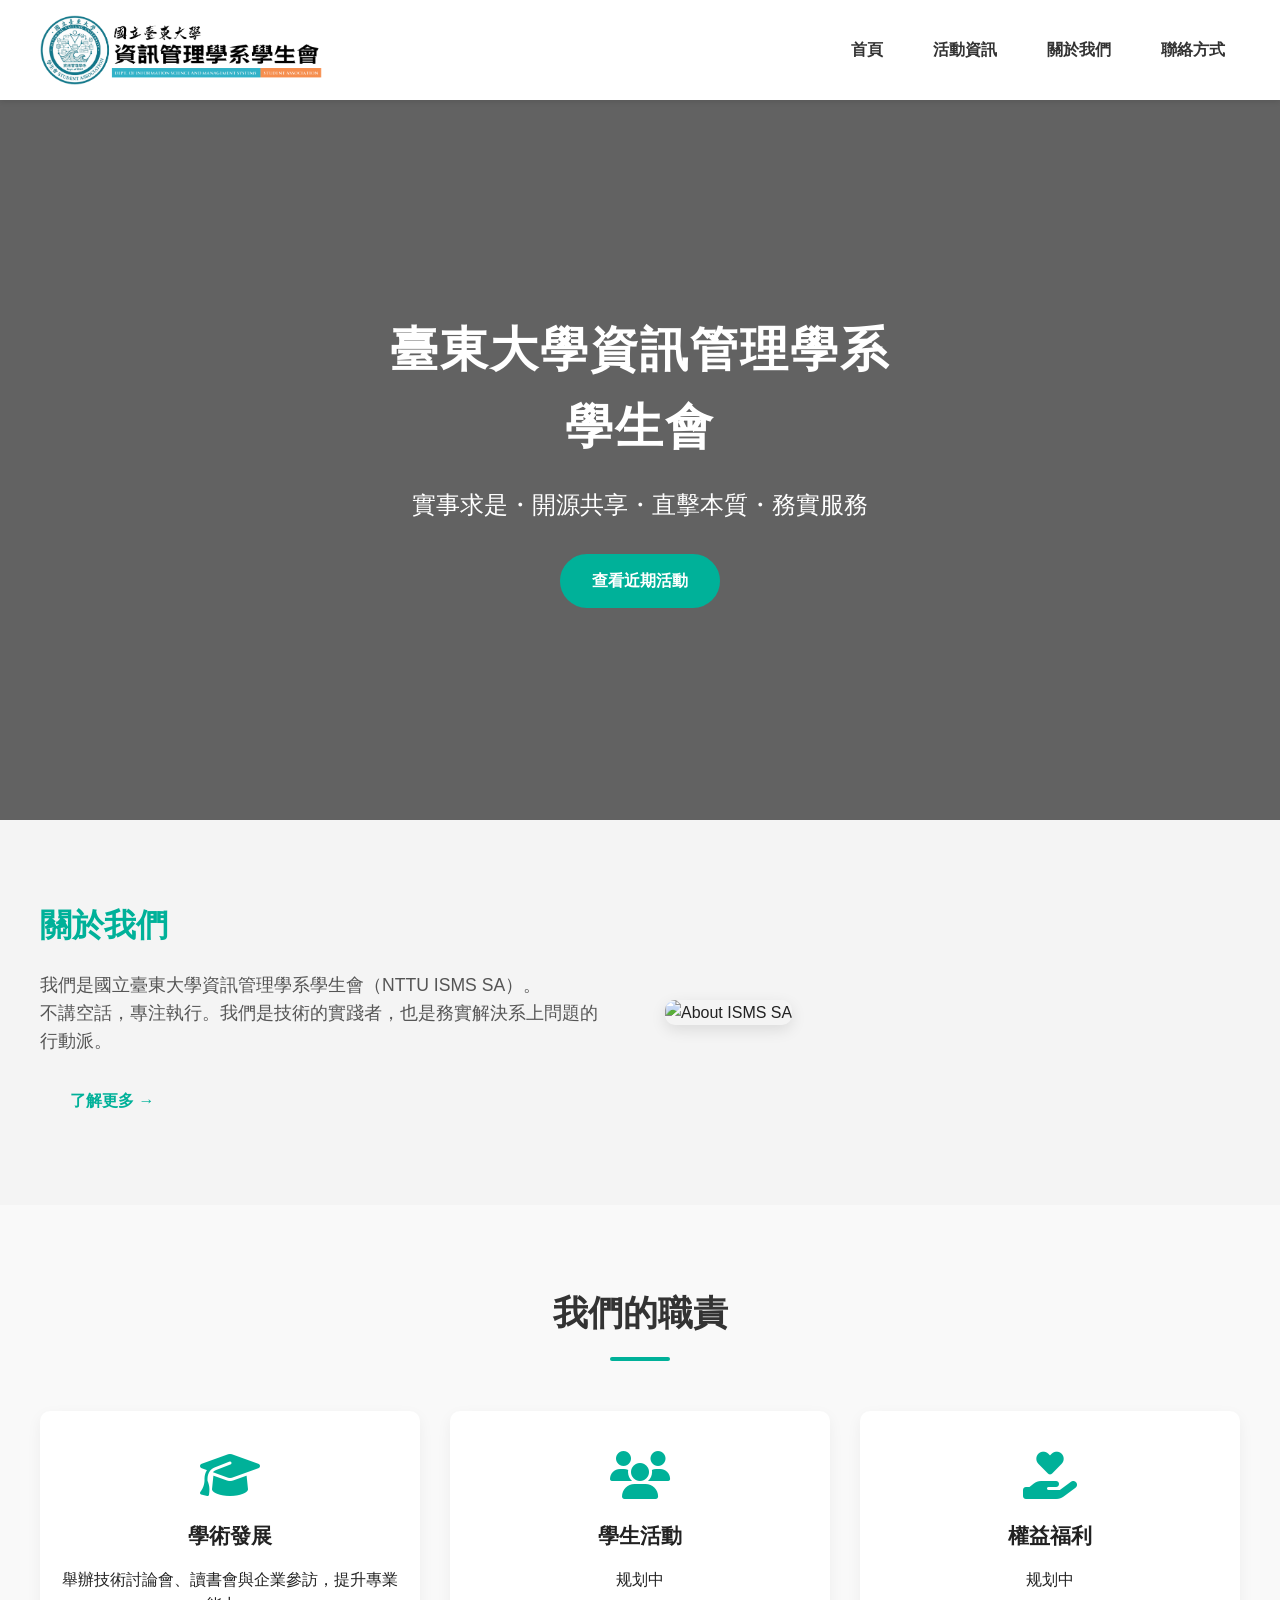
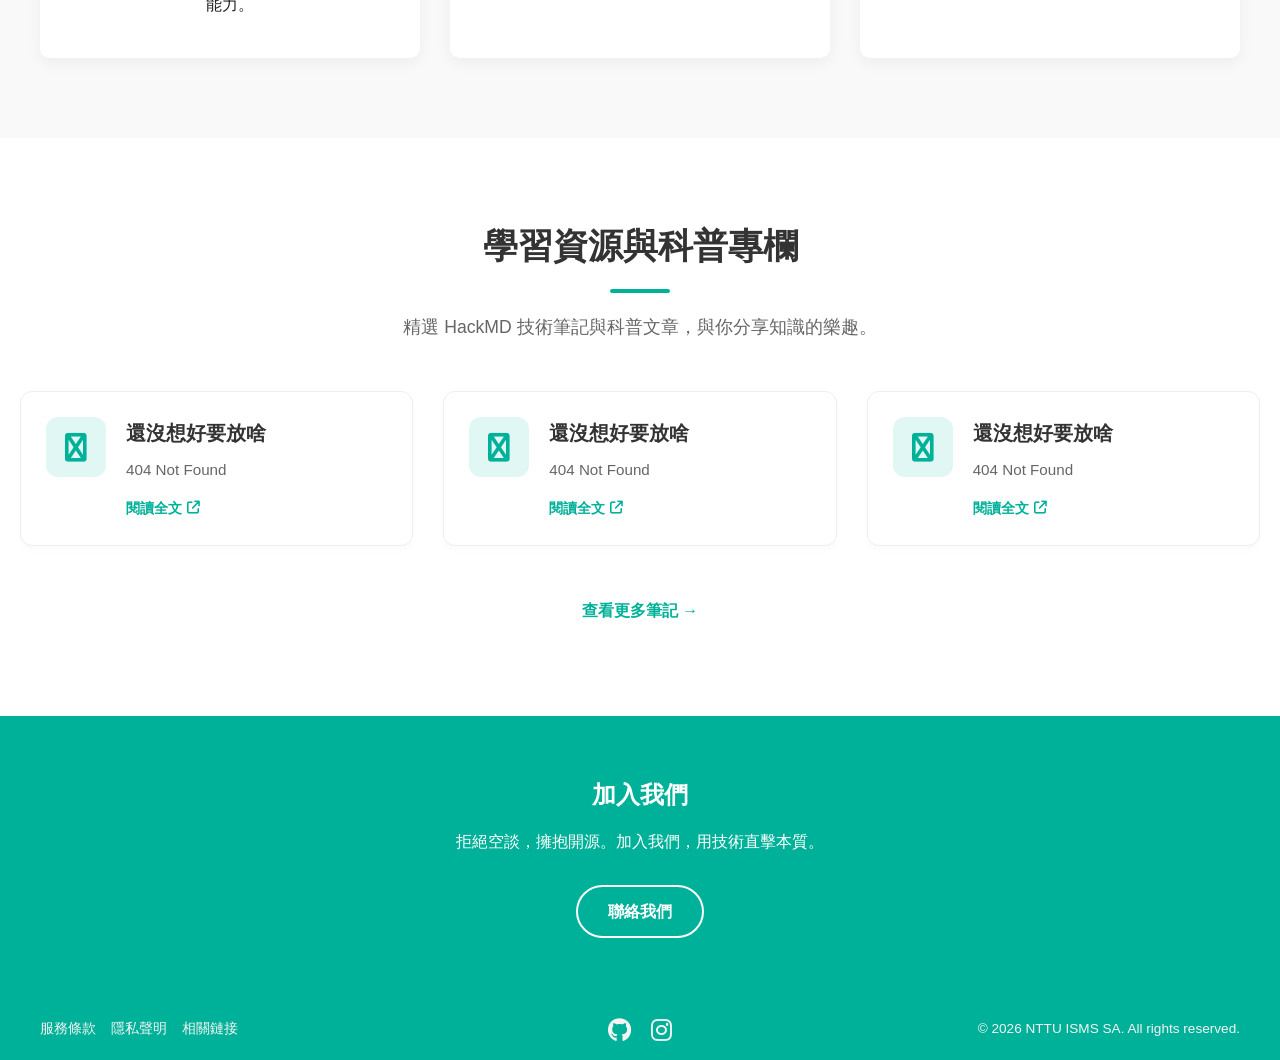
==== index.html @ c520a32f "init init web" ====
<!DOCTYPE html>
<html>
    <head>
        <meta charset="utf-8">
        <meta name="viewport" content="width=device-width, initial-scale=1.0">
        <meta name="description" content="臺東大學資訊管理學系學生會官方網站 - NTTU Department of Information Science and Management Systems Students Association">
        <meta name="keywords" content="NTTU, Information Science and Management Systems Students Association, 臺東大學, 資管系, 學生會">
        <title>臺東大學資訊管理學系學生會</title>
        <link rel="stylesheet" href="https://cdnjs.cloudflare.com/ajax/libs/font-awesome/6.5.1/css/all.min.css">
        <link rel="stylesheet" href="style.css">
        <link rel="stylesheet" href="styleIndex.css">
        <link rel="icon" type="image/png" href="LOGO/NTTU_ISMS_SA_LOGO_1.png">
    </head>
    
    <body>
        <header>
            <div class="container">
                <a href="index.html" class="logo">
                    <img src="LOGO\NTTU_ISMS_SA_LOGO_2.png" alt="NTTU_ISMS_SA_LOGO_2">
                </a>

                <nav>
                    <ul>
                        <li><a href="index.html">首頁</a></li>
                        <li><a href="Events.html">活動資訊</a></li>
                        <li><a href="AboutUs.html">關於我們</a></li>
                        <li><a href="Contact.html">聯絡方式</a></li>
                    </ul>
                </nav>                
            </div>
        </header>

        <main>
            <section class="hero">
                <div class="hero-content">
                    <h1>臺東大學資訊管理學系<br>學生會</h1>
                    <p>實事求是・開源共享・直擊本質・務實服務</p>
                    <a href="Events.html" class="btn btn-primary">查看近期活動</a>
                </div>
            </section>

            <section class="intro container">
                <div class="intro-text">
                    <h2>關於我們</h2>
                    <p>我們是國立臺東大學資訊管理學系學生會（NTTU ISMS SA）。<br>不講空話，專注執行。我們是技術的實踐者，也是務實解決系上問題的行動派。</p>
                    <a href="AboutUs.html" class="btn btn-secondary">了解更多 &rarr;</a>
                </div>
                <div class="intro-image">
                    <img src="https://placehold.co/600x400?text=Activity+Photo" alt="About ISMS SA">
                </div>
            </section>

            <section class="features">
                <div class="container">
                    <h2 class="section-title">我們的職責</h2>
                    <div class="feature-grid">
                        <div class="feature-card">
                            <i class="fa-solid fa-graduation-cap"></i>
                            <h3>學術發展</h3>
                            <p>舉辦技術討論會、讀書會與企業參訪，提升專業能力。</p>
                        </div>

                        <div class="feature-card">
                            <i class="fa-solid fa-users"></i>
                            <h3>學生活動</h3>
                            <p>规划中</p>
                        </div>
                        
                        <div class="feature-card">
                            <i class="fa-solid fa-hand-holding-heart"></i>
                            <h3>權益福利</h3>
                            <p>规划中</p>
                        </div>
                    </div>
                </div>
            </section>

            <section class="resources">
                <div class="container">
                    <h2 class="section-title">學習資源與科普專欄</h2>
                    <p class="section-subtitle">精選 HackMD 技術筆記與科普文章，與你分享知識的樂趣。</p>
                    
                    <div class="resource-grid">
                        <a href="404.html" target="_blank" class="resource-card">
                            <div class="resource-icon">
                                <i class="fa-solid fa-notdef"></i>
                            </div>
                            <div class="resource-content">
                                <h3>還沒想好要放啥</h3>
                                <p>404 Not Found</p>
                                <span class="read-more">閱讀全文 <i class="fa-solid fa-arrow-up-right-from-square"></i></span>
                            </div>
                        </a>

                        <a href="404.html" target="_blank" class="resource-card">
                            <div class="resource-icon">
                                <i class="fa-solid fa-notdef"></i>
                            </div>
                            <div class="resource-content">
                                <h3>還沒想好要放啥</h3>
                                <p>404 Not Found</p>
                                <span class="read-more">閱讀全文 <i class="fa-solid fa-arrow-up-right-from-square"></i></span>
                            </div>
                        </a>

                        <a href="404.html" target="_blank" class="resource-card">
                            <div class="resource-icon">
                                <i class="fa-solid fa-notdef"></i>
                            </div>
                            <div class="resource-content">
                                <h3>還沒想好要放啥</h3>
                                <p>404 Not Found</p>
                                <span class="read-more">閱讀全文 <i class="fa-solid fa-arrow-up-right-from-square"></i></span>
                            </div>
                        </a>   
                    </div>

                    <div class="align-center" style="text-align: center; margin-top: 40px;">
                        <a href="https://hackmd.io/" target="_blank" class="btn btn-secondary">查看更多筆記 &rarr;</a>
                    </div>
                </div>
            </section>

            <section class="cta">
                <div class="container">
                    <h2>加入我們</h2>
                    <p>拒絕空談，擁抱開源。加入我們，用技術直擊本質。</p>
                    <a href="Contact.html" class="btn btn-outline">聯絡我們</a>
                </div>
            </section>
        </main>

        <footer>
            <div class="footer-container">
                <div class="footer-left">
                    <a href="ToS.html">服務條款</a>
                    <a href="Privacy.html">隱私聲明</a>
                    <a href="Links.html">相關鏈接</a>
                </div>

                <div class="footer-center">
                    <a href="https://github.com/NTTU-ISMS-SA" target="_blank" title="GitHub">
                        <i class="fa-brands fa-github fa-lg"></i>
                    </a>     

                    <a href="https://www.instagram.com/nttu.isms.sa/" target="_blank" title="Instagram">
                        <i class="fa-brands fa-instagram fa-lg"></i>
                    </a>
                </div>

                <div class="footer-right">
                    <p>&copy; 2026 NTTU ISMS SA. All rights reserved.</p>
                </div>

            </div>
        </footer>
    </body>
</html>
---- style.css ----
/* =========================================
   1. Global Reset & Body
   ========================================= */
* {
    margin: 0;
    padding: 0;
    box-sizing: border-box; 
}

body {
    font-family: "Microsoft JhengHei", Arial, sans-serif;
    background-color: #f4f4f4; 
    color: #222; 
    line-height: 1.6; 
    
    /* Sticky Footer Setup */
    min-height: 100vh;     
    display: flex;         
    flex-direction: column; 
}

/* =========================================
   2. Header & Navigation
   ========================================= */
header {
    background-color: white;
    padding: 0 40px; 
    box-shadow: 0 2px 5px rgba(0,0,0,0.1); 
    
    position: sticky; 
    top: 0;
    z-index: 1000;
}

header .container {
    max-width: 100%;   
    height: 100px;
    margin: 0 auto;
    
    display: flex;    
    justify-content: space-between; 
    align-items: center; 
}

.logo {
    display: flex;
    align-items: center;
    text-decoration: none; 
}

.logo img {
    height: 70px; 
}

nav ul {
    display: flex; 
    list-style: none; 
    gap: 20px; 
}

nav a {
    text-decoration: none; 
    color: #333; 
    font-weight: bold;
    padding: 10px 15px; 
    border-radius: 5px;
    transition: background-color 0.3s, color 0.3s;
}

nav a:hover {
    background-color: #f0f0f0;
    color: #00b199;
}

/* =========================================
   3. Main Content
   ========================================= */
main {
    flex: 1; /* Pushes Footer to bottom */
    width: 100%; 
}

/* =========================================
   4. Footer
   ========================================= */
footer {
    background-color: #00b199; 
    color: #f4f4f4;      
    padding: 20px 0;   
    font-size: 0.85rem;   
    margin-top: auto; 
}

.footer-container {
    width: 100%;  
    padding: 0 40px; 
    display: flex;         
    align-items: center;   
}

/* --- Footer Left (Links) --- */
.footer-left {
    flex: 1; 
    display: flex;
    justify-content: flex-start;
    gap: 15px; 
}

.footer-left a {
    color: #f4f4f4; 
    text-decoration: none;
    transition: color 0.3s;
}

.footer-left a:hover {
    color: #333; 
}

/* --- Footer Center (Icons) --- */
.footer-center {
    flex: 1; 
    display: flex;           
    justify-content: center; 
    align-items: center;     
    gap: 20px;               
}

.footer-center a {
    color: inherit;
    text-decoration: none !important; 
    display: flex;
    align-items: center;
    justify-content: center;
}

.footer-center i {
    font-size: 24px;   
    transition: transform 0.3s, color 0.3s; 
}

.footer-center a:hover i {
    transform: scale(1.2); 
    color: #fff;           
}

/* --- Footer Right (Copyright) --- */
.footer-right {
    flex: 1;  
    display: flex;
    justify-content: flex-end; 
    color: #f4f4f4;     
    white-space: nowrap; 
}

.footer-right p {
    margin: 0; 
}
---- styleIndex.css ----
/* =========================================
   Home Page Specific Styles
   ========================================= */

/* -----------------------------------------
   1. Hero Section (首屏大图)
   ----------------------------------------- */
.hero {
    /* 建议替换为真实背景图: url('images/hero-bg.jpg') */
    background: linear-gradient(rgba(0,0,0,0.6), rgba(0,0,0,0.6)), url('https://placehold.co/1920x1080?text=NTTU+Campus');
    background-size: cover;
    background-position: center;
    height: 80vh; 
    display: flex;
    justify-content: center;
    align-items: center;
    text-align: center;
    color: white;
}

.hero h1 {
    font-size: 3rem;
    margin-bottom: 20px;
    letter-spacing: 2px;
}

.hero p {
    font-size: 1.5rem;
    margin-bottom: 30px;
    font-weight: 300;
}

/* -----------------------------------------
   2. Intro Section (关于我们简介)
   ----------------------------------------- */
.intro {
    padding: 80px 40px;
    display: flex;
    align-items: center;
    gap: 50px;
}

.intro-text {
    flex: 1;
}

.intro-text h2 {
    font-size: 2rem;
    color: #00b199; 
    margin-bottom: 20px;
}

.intro-text p {
    margin-bottom: 20px;
    font-size: 1.1rem;
    color: #555;
}

.intro-image {
    flex: 1;
}

.intro-image img {
    width: 100%;
    border-radius: 10px;
    box-shadow: 0 5px 15px rgba(0,0,0,0.1);
}

/* -----------------------------------------
   3. Features Section (我们的工作)
   ----------------------------------------- */
.features {
    background-color: #f9f9f9;
    padding: 80px 0;
    text-align: center;
}

/* 通用板块标题样式 */
.section-title {
    font-size: 2.2rem;       
    font-weight: 700;       
    margin-bottom: 50px;
    color: #333;
    text-align: center;      
    position: relative;      
}

/* 标题下方的绿色装饰线 */
.section-title::after {
    content: '';
    display: block;
    width: 60px;
    height: 4px;
    background-color: #00b199;
    margin: 15px auto 0;
    border-radius: 2px;
}

.feature-grid {
    display: grid;
    grid-template-columns: repeat(auto-fit, minmax(250px, 1fr));
    gap: 30px;
    padding: 0 40px;
}

.feature-card {
    background: white;
    padding: 40px 20px;
    border-radius: 10px;
    box-shadow: 0 5px 15px rgba(0,0,0,0.05);
    transition: transform 0.3s ease;
}

.feature-card:hover {
    transform: translateY(-10px);
}

.feature-card i {
    font-size: 3rem;
    color: #00b199;
    margin-bottom: 20px;
}

.feature-card h3 {
    margin-bottom: 15px;
    font-size: 1.3rem;
}

/* -----------------------------------------
   4. Resources Section (学习资源与科普 - 新增)
   ----------------------------------------- */
.resources {
    background-color: white; 
    padding: 80px 0;
}

.section-subtitle {
    text-align: center;
    color: #666;
    margin-bottom: 50px;
    font-size: 1.1rem;
    max-width: 600px;
    margin-left: auto;
    margin-right: auto;
    margin-top: -30px; /* 紧接在 section-title 下方 */
}

.resource-grid {
    display: grid;
    grid-template-columns: repeat(auto-fit, minmax(300px, 1fr));
    gap: 30px;
    padding: 0 20px;
}

.resource-card {
    display: flex;
    align-items: flex-start;
    background: #fff;
    border: 1px solid #eee;
    border-radius: 12px;
    padding: 25px;
    text-decoration: none;
    color: inherit;
    transition: all 0.3s ease;
    box-shadow: 0 4px 6px rgba(0,0,0,0.02);
}

.resource-card:hover {
    transform: translateY(-5px);
    box-shadow: 0 10px 20px rgba(0,0,0,0.08);
    border-color: #00b199;  /* 悬停时边框变色 */
}

/* 资源卡片左侧图标 */
.resource-icon {
    flex-shrink: 0;
    width: 60px;
    height: 60px;
    background-color: #e0f7f4; 
    color: #00b199;
    border-radius: 12px;
    display: flex;
    justify-content: center;
    align-items: center;
    font-size: 1.8rem;
    margin-right: 20px;
    transition: background-color 0.3s;
}

.resource-card:hover .resource-icon {
    background-color: #00b199;
    color: white;
}

/* 资源卡片内容 */
.resource-content {
    flex: 1;
}

.resource-content h3 {
    margin: 0 0 10px 0;
    font-size: 1.25rem;
    color: #333;
    font-weight: 600;
}

.resource-content p {
    font-size: 0.95rem;
    color: #666;
    margin-bottom: 15px;
    line-height: 1.5;
}

/* 阅读全文链接 */
.read-more {
    font-size: 0.9rem;
    color: #00b199;
    font-weight: bold;
    display: flex;
    align-items: center;
    gap: 5px;
}

.read-more i {
    font-size: 0.8rem;
    transition: transform 0.3s;
}

.resource-card:hover .read-more i {
    transform: translate(3px, -3px); 
}

/* -----------------------------------------
   5. CTA Section (呼吁行动)
   ----------------------------------------- */
.cta {
    background-color: #00b199;
    color: white;
    padding: 60px 0;
    text-align: center;
}

.cta h2 {
    margin-bottom: 15px;
}

.cta p {
    margin-bottom: 30px;
}

/* -----------------------------------------
   Global Button Styles
   ----------------------------------------- */
.btn {
    display: inline-block;
    padding: 12px 30px;
    border-radius: 30px;
    text-decoration: none;
    font-weight: bold;
    transition: all 0.3s;
    cursor: pointer;
}

.btn-primary {
    background-color: #00b199;
    color: white;
    border: 2px solid #00b199;
}

.btn-primary:hover {
    background-color: #008f7a;
    border-color: #008f7a;
}

.btn-secondary {
    color: #00b199;
    font-weight: bold;
    text-decoration: none;
}

.btn-secondary:hover {
    text-decoration: underline;
}

.btn-outline {
    background-color: transparent;
    color: white;
    border: 2px solid white;
}

.btn-outline:hover {
    background-color: white;
    color: #00b199;
}

/* -----------------------------------------
   Responsive Design
   ----------------------------------------- */
@media (max-width: 768px) {
    .intro {
        flex-direction: column;
    }
    
    .hero h1 {
        font-size: 2rem;
    }
    
    .hero p {
        font-size: 1.2rem;
    }

    .section-title {
        font-size: 1.8rem;
    }
}
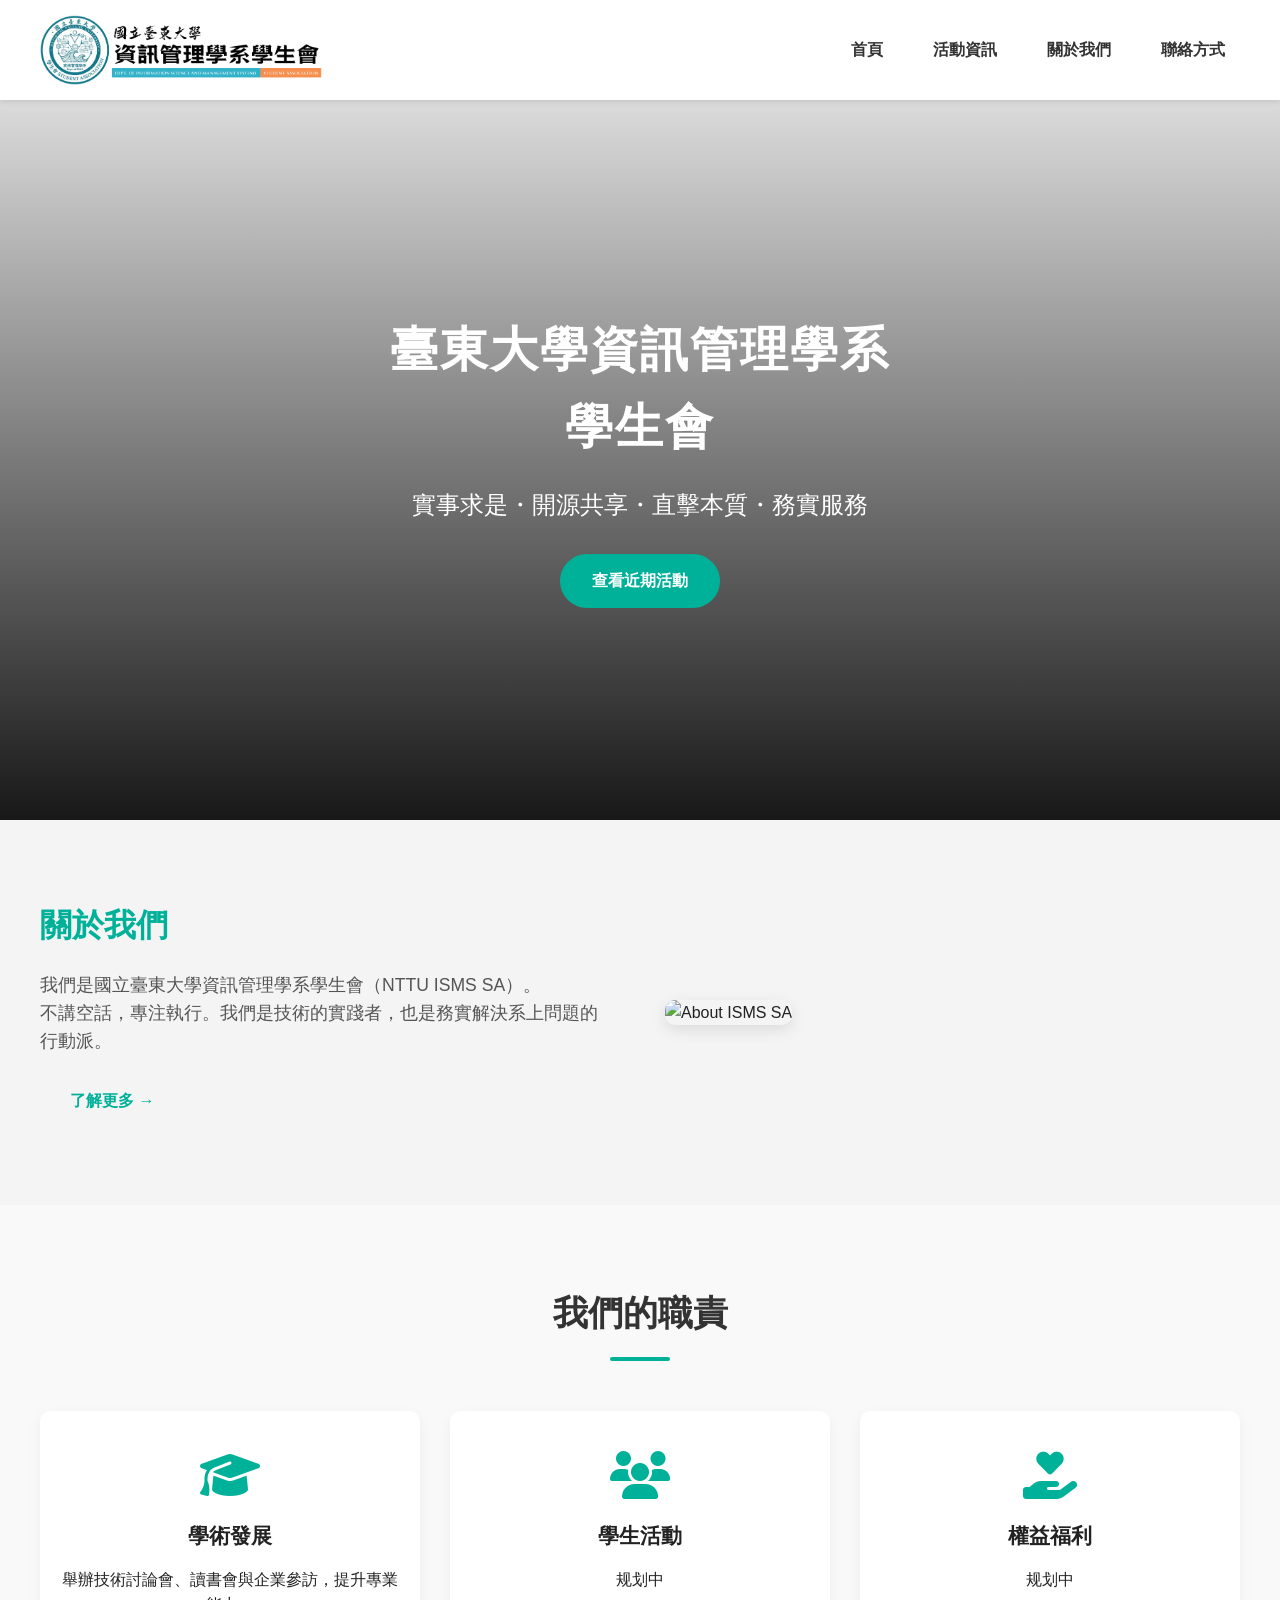
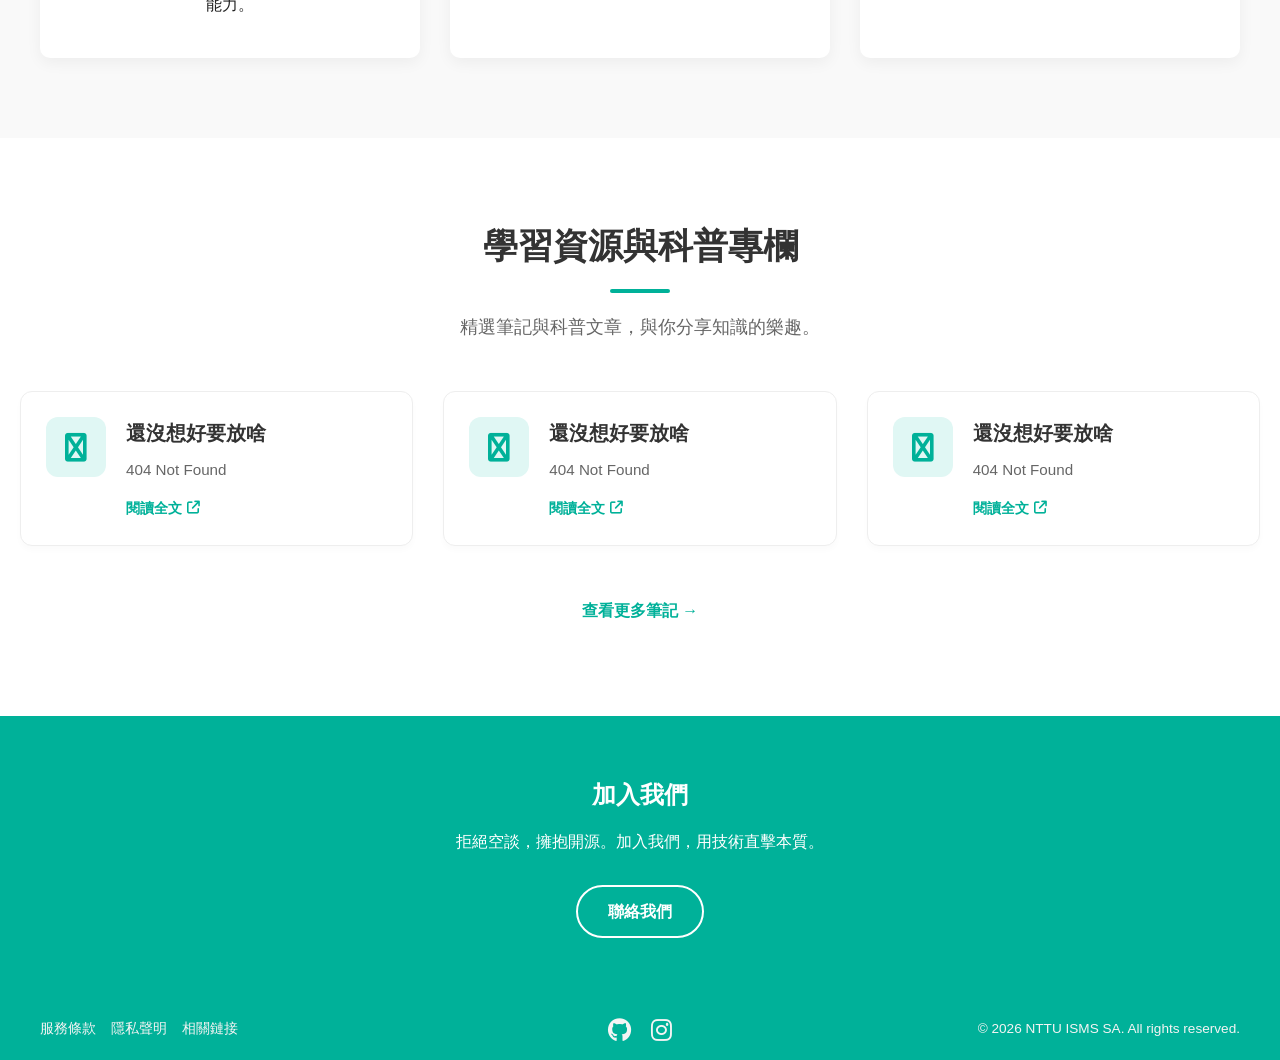
==== commit eb74666b: "整理" ====
--- a/index.html
+++ b/index.html
@@ -7,8 +7,8 @@
         <meta name="keywords" content="NTTU, Information Science and Management Systems Students Association, 臺東大學, 資管系, 學生會">
         <title>臺東大學資訊管理學系學生會</title>
         <link rel="stylesheet" href="https://cdnjs.cloudflare.com/ajax/libs/font-awesome/6.5.1/css/all.min.css">
-        <link rel="stylesheet" href="style.css">
-        <link rel="stylesheet" href="styleIndex.css">
+        <link rel="stylesheet" href="styles/style.css">
+        <link rel="stylesheet" href="styles/styleIndex.css">
         <link rel="icon" type="image/png" href="LOGO/NTTU_ISMS_SA_LOGO_1.png">
     </head>
     
@@ -78,7 +78,7 @@
             <section class="resources">
                 <div class="container">
                     <h2 class="section-title">學習資源與科普專欄</h2>
-                    <p class="section-subtitle">精選 HackMD 技術筆記與科普文章，與你分享知識的樂趣。</p>
+                    <p class="section-subtitle">精選筆記與科普文章，與你分享知識的樂趣。</p>
                     
                     <div class="resource-grid">
                         <a href="404.html" target="_blank" class="resource-card">
--- a/styles/style.css
+++ b/styles/style.css
@@ -0,0 +1,157 @@
+/* =========================================
+   1. Global Reset & Body
+   ========================================= */
+* {
+    margin: 0;
+    padding: 0;
+    box-sizing: border-box; 
+}
+
+body {
+    font-family: "Microsoft JhengHei", Arial, sans-serif;
+    background-color: #f4f4f4; 
+    color: #222; 
+    line-height: 1.6; 
+    
+    /* Sticky Footer Setup */
+    min-height: 100vh;     
+    display: flex;         
+    flex-direction: column; 
+}
+
+/* =========================================
+   2. Header & Navigation
+   ========================================= */
+header {
+    background-color: white;
+    padding: 0 40px; 
+    box-shadow: 0 2px 5px rgba(0,0,0,0.1); 
+    
+    position: sticky; 
+    top: 0;
+    z-index: 1000;
+}
+
+header .container {
+    max-width: 100%;   
+    height: 100px;
+    margin: 0 auto;
+    
+    display: flex;    
+    justify-content: space-between; 
+    align-items: center; 
+}
+
+.logo {
+    display: flex;
+    align-items: center;
+    text-decoration: none; 
+}
+
+.logo img {
+    height: 70px; 
+}
+
+nav ul {
+    display: flex; 
+    list-style: none; 
+    gap: 20px; 
+}
+
+nav a {
+    text-decoration: none; 
+    color: #333; 
+    font-weight: bold;
+    padding: 10px 15px; 
+    border-radius: 5px;
+    transition: background-color 0.3s, color 0.3s;
+}
+
+nav a:hover {
+    background-color: #f0f0f0;
+    color: #00b199;
+}
+
+/* =========================================
+   3. Main Content
+   ========================================= */
+main {
+    flex: 1; /* Pushes Footer to bottom */
+    width: 100%; 
+}
+
+/* =========================================
+   4. Footer
+   ========================================= */
+footer {
+    background-color: #00b199; 
+    color: #f4f4f4;      
+    padding: 20px 0;   
+    font-size: 0.85rem;   
+    margin-top: auto; 
+}
+
+.footer-container {
+    width: 100%;  
+    padding: 0 40px; 
+    display: flex;         
+    align-items: center;   
+}
+
+/* --- Footer Left (Links) --- */
+.footer-left {
+    flex: 1; 
+    display: flex;
+    justify-content: flex-start;
+    gap: 15px; 
+}
+
+.footer-left a {
+    color: #f4f4f4; 
+    text-decoration: none;
+    transition: color 0.3s;
+}
+
+.footer-left a:hover {
+    color: #333; 
+}
+
+/* --- Footer Center (Icons) --- */
+.footer-center {
+    flex: 1; 
+    display: flex;           
+    justify-content: center; 
+    align-items: center;     
+    gap: 20px;               
+}
+
+.footer-center a {
+    color: inherit;
+    text-decoration: none !important; 
+    display: flex;
+    align-items: center;
+    justify-content: center;
+}
+
+.footer-center i {
+    font-size: 24px;   
+    transition: transform 0.3s, color 0.3s; 
+}
+
+.footer-center a:hover i {
+    transform: scale(1.2); 
+    color: #fff;           
+}
+
+/* --- Footer Right (Copyright) --- */
+.footer-right {
+    flex: 1;  
+    display: flex;
+    justify-content: flex-end; 
+    color: #f4f4f4;     
+    white-space: nowrap; 
+}
+
+.footer-right p {
+    margin: 0; 
+}
--- a/styles/styleIndex.css
+++ b/styles/styleIndex.css
@@ -0,0 +1,315 @@
+/* =========================================
+   Home Page Specific Styles
+   ========================================= */
+
+/* -----------------------------------------
+   1. Hero Section (首屏大图)
+   ----------------------------------------- */
+.hero {
+    /* 建议替换为真实背景图: url('images/hero-bg.jpg') */
+    background: linear-gradient(rgba(0,0,0,0.1), rgba(0,0,0,0.9)), url('LOGO/HERO-BG.png');
+    background-size: cover;
+    background-position: center;
+    height: 80vh; 
+    display: flex;
+    justify-content: center;
+    align-items: center;
+    text-align: center;
+    color: white;
+}
+
+.hero h1 {
+    font-size: 3rem;
+    margin-bottom: 20px;
+    letter-spacing: 2px;
+}
+
+.hero p {
+    font-size: 1.5rem;
+    margin-bottom: 30px;
+    font-weight: 300;
+}
+
+/* -----------------------------------------
+   2. Intro Section (关于我们简介)
+   ----------------------------------------- */
+.intro {
+    padding: 80px 40px;
+    display: flex;
+    align-items: center;
+    gap: 50px;
+}
+
+.intro-text {
+    flex: 1;
+}
+
+.intro-text h2 {
+    font-size: 2rem;
+    color: #00b199; 
+    margin-bottom: 20px;
+}
+
+.intro-text p {
+    margin-bottom: 20px;
+    font-size: 1.1rem;
+    color: #555;
+}
+
+.intro-image {
+    flex: 1;
+}
+
+.intro-image img {
+    width: 100%;
+    border-radius: 10px;
+    box-shadow: 0 5px 15px rgba(0,0,0,0.1);
+}
+
+/* -----------------------------------------
+   3. Features Section (我们的工作)
+   ----------------------------------------- */
+.features {
+    background-color: #f9f9f9;
+    padding: 80px 0;
+    text-align: center;
+}
+
+/* 通用板块标题样式 */
+.section-title {
+    font-size: 2.2rem;       
+    font-weight: 700;       
+    margin-bottom: 50px;
+    color: #333;
+    text-align: center;      
+    position: relative;      
+}
+
+/* 标题下方的绿色装饰线 */
+.section-title::after {
+    content: '';
+    display: block;
+    width: 60px;
+    height: 4px;
+    background-color: #00b199;
+    margin: 15px auto 0;
+    border-radius: 2px;
+}
+
+.feature-grid {
+    display: grid;
+    grid-template-columns: repeat(auto-fit, minmax(250px, 1fr));
+    gap: 30px;
+    padding: 0 40px;
+}
+
+.feature-card {
+    background: white;
+    padding: 40px 20px;
+    border-radius: 10px;
+    box-shadow: 0 5px 15px rgba(0,0,0,0.05);
+    transition: transform 0.3s ease;
+}
+
+.feature-card:hover {
+    transform: translateY(-10px);
+}
+
+.feature-card i {
+    font-size: 3rem;
+    color: #00b199;
+    margin-bottom: 20px;
+}
+
+.feature-card h3 {
+    margin-bottom: 15px;
+    font-size: 1.3rem;
+}
+
+/* -----------------------------------------
+   4. Resources Section (学习资源与科普 - 新增)
+   ----------------------------------------- */
+.resources {
+    background-color: white; 
+    padding: 80px 0;
+}
+
+.section-subtitle {
+    text-align: center;
+    color: #666;
+    margin-bottom: 50px;
+    font-size: 1.1rem;
+    max-width: 600px;
+    margin-left: auto;
+    margin-right: auto;
+    margin-top: -30px; /* 紧接在 section-title 下方 */
+}
+
+.resource-grid {
+    display: grid;
+    grid-template-columns: repeat(auto-fit, minmax(300px, 1fr));
+    gap: 30px;
+    padding: 0 20px;
+}
+
+.resource-card {
+    display: flex;
+    align-items: flex-start;
+    background: #fff;
+    border: 1px solid #eee;
+    border-radius: 12px;
+    padding: 25px;
+    text-decoration: none;
+    color: inherit;
+    transition: all 0.3s ease;
+    box-shadow: 0 4px 6px rgba(0,0,0,0.02);
+}
+
+.resource-card:hover {
+    transform: translateY(-5px);
+    box-shadow: 0 10px 20px rgba(0,0,0,0.08);
+    border-color: #00b199;  /* 悬停时边框变色 */
+}
+
+/* 资源卡片左侧图标 */
+.resource-icon {
+    flex-shrink: 0;
+    width: 60px;
+    height: 60px;
+    background-color: #e0f7f4; 
+    color: #00b199;
+    border-radius: 12px;
+    display: flex;
+    justify-content: center;
+    align-items: center;
+    font-size: 1.8rem;
+    margin-right: 20px;
+    transition: background-color 0.3s;
+}
+
+.resource-card:hover .resource-icon {
+    background-color: #00b199;
+    color: white;
+}
+
+/* 资源卡片内容 */
+.resource-content {
+    flex: 1;
+}
+
+.resource-content h3 {
+    margin: 0 0 10px 0;
+    font-size: 1.25rem;
+    color: #333;
+    font-weight: 600;
+}
+
+.resource-content p {
+    font-size: 0.95rem;
+    color: #666;
+    margin-bottom: 15px;
+    line-height: 1.5;
+}
+
+/* 阅读全文链接 */
+.read-more {
+    font-size: 0.9rem;
+    color: #00b199;
+    font-weight: bold;
+    display: flex;
+    align-items: center;
+    gap: 5px;
+}
+
+.read-more i {
+    font-size: 0.8rem;
+    transition: transform 0.3s;
+}
+
+.resource-card:hover .read-more i {
+    transform: translate(3px, -3px); 
+}
+
+/* -----------------------------------------
+   5. CTA Section (呼吁行动)
+   ----------------------------------------- */
+.cta {
+    background-color: #00b199;
+    color: white;
+    padding: 60px 0;
+    text-align: center;
+}
+
+.cta h2 {
+    margin-bottom: 15px;
+}
+
+.cta p {
+    margin-bottom: 30px;
+}
+
+/* -----------------------------------------
+   Global Button Styles
+   ----------------------------------------- */
+.btn {
+    display: inline-block;
+    padding: 12px 30px;
+    border-radius: 30px;
+    text-decoration: none;
+    font-weight: bold;
+    transition: all 0.3s;
+    cursor: pointer;
+}
+
+.btn-primary {
+    background-color: #00b199;
+    color: white;
+    border: 2px solid #00b199;
+}
+
+.btn-primary:hover {
+    background-color: #008f7a;
+    border-color: #008f7a;
+}
+
+.btn-secondary {
+    color: #00b199;
+    font-weight: bold;
+    text-decoration: none;
+}
+
+.btn-secondary:hover {
+    text-decoration: underline;
+}
+
+.btn-outline {
+    background-color: transparent;
+    color: white;
+    border: 2px solid white;
+}
+
+.btn-outline:hover {
+    background-color: white;
+    color: #00b199;
+}
+
+/* -----------------------------------------
+   Responsive Design
+   ----------------------------------------- */
+@media (max-width: 768px) {
+    .intro {
+        flex-direction: column;
+    }
+    
+    .hero h1 {
+        font-size: 2rem;
+    }
+    
+    .hero p {
+        font-size: 1.2rem;
+    }
+
+    .section-title {
+        font-size: 1.8rem;
+    }
+}
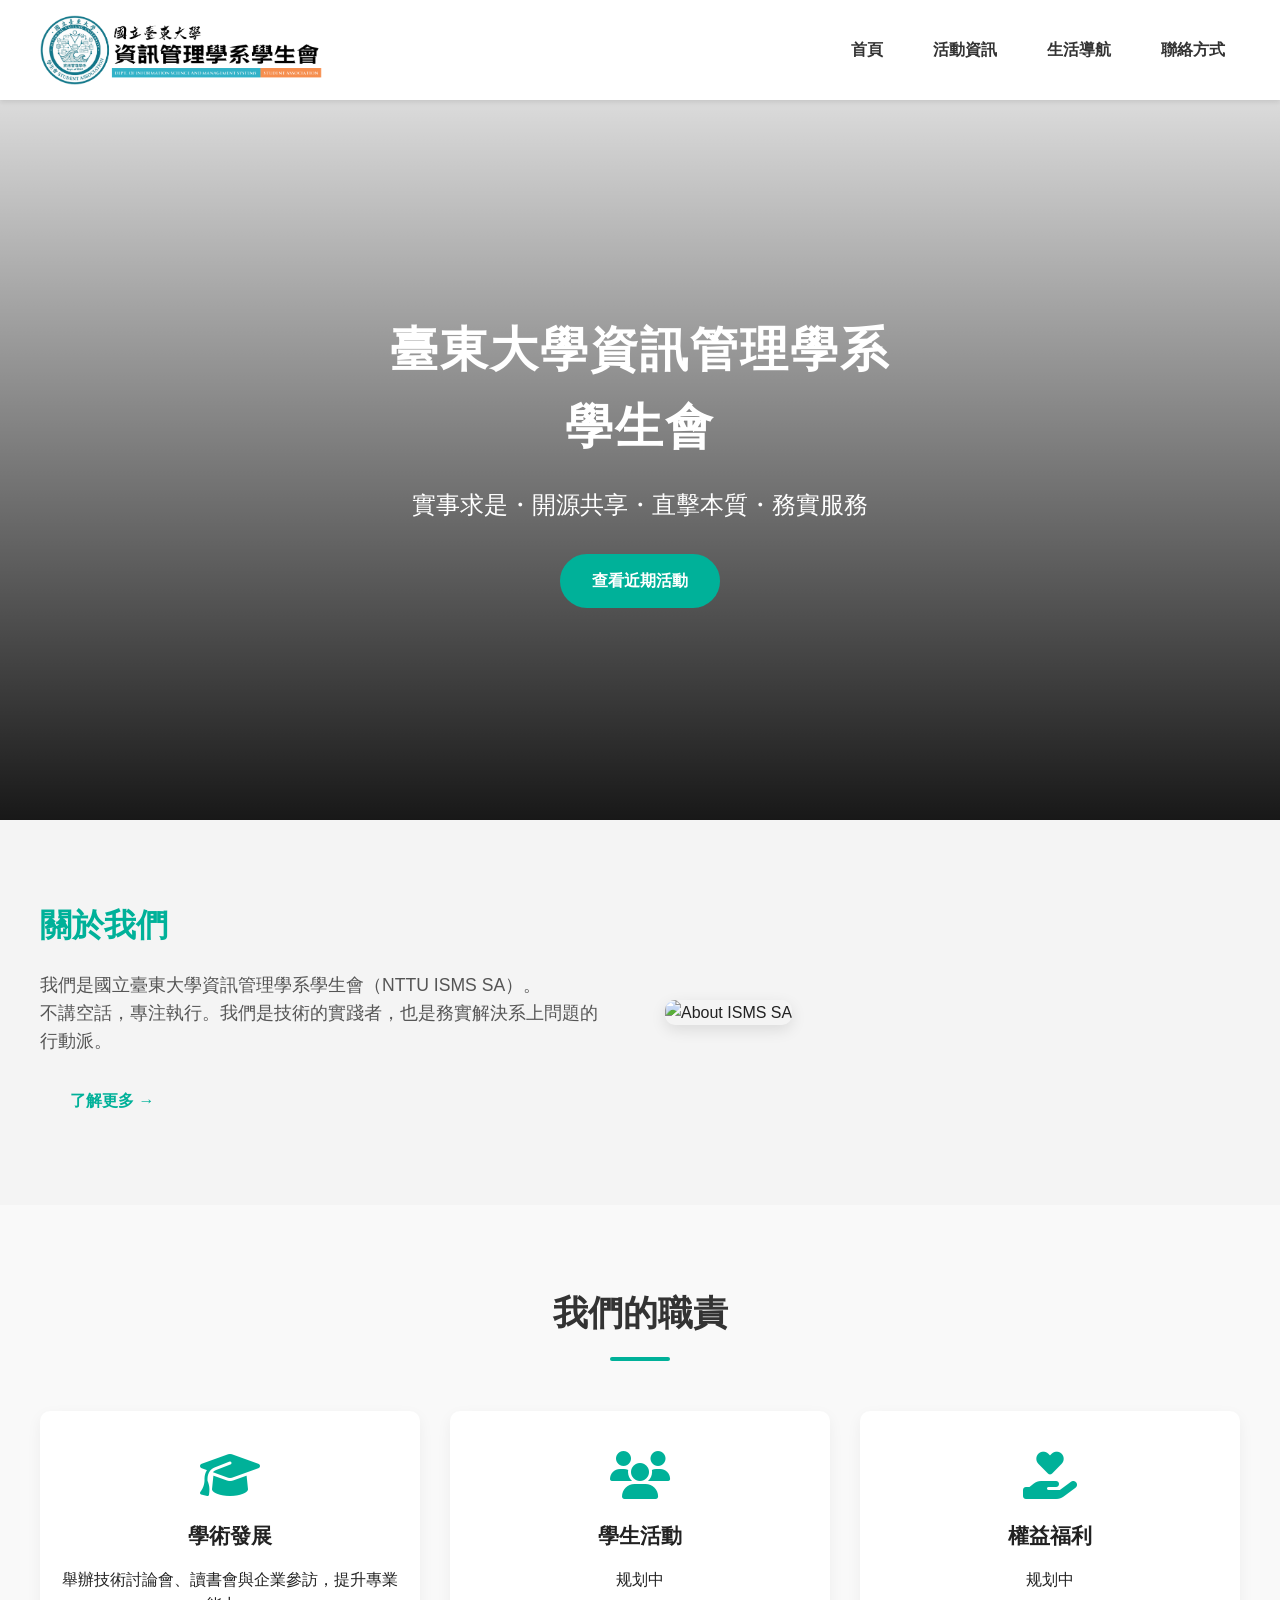
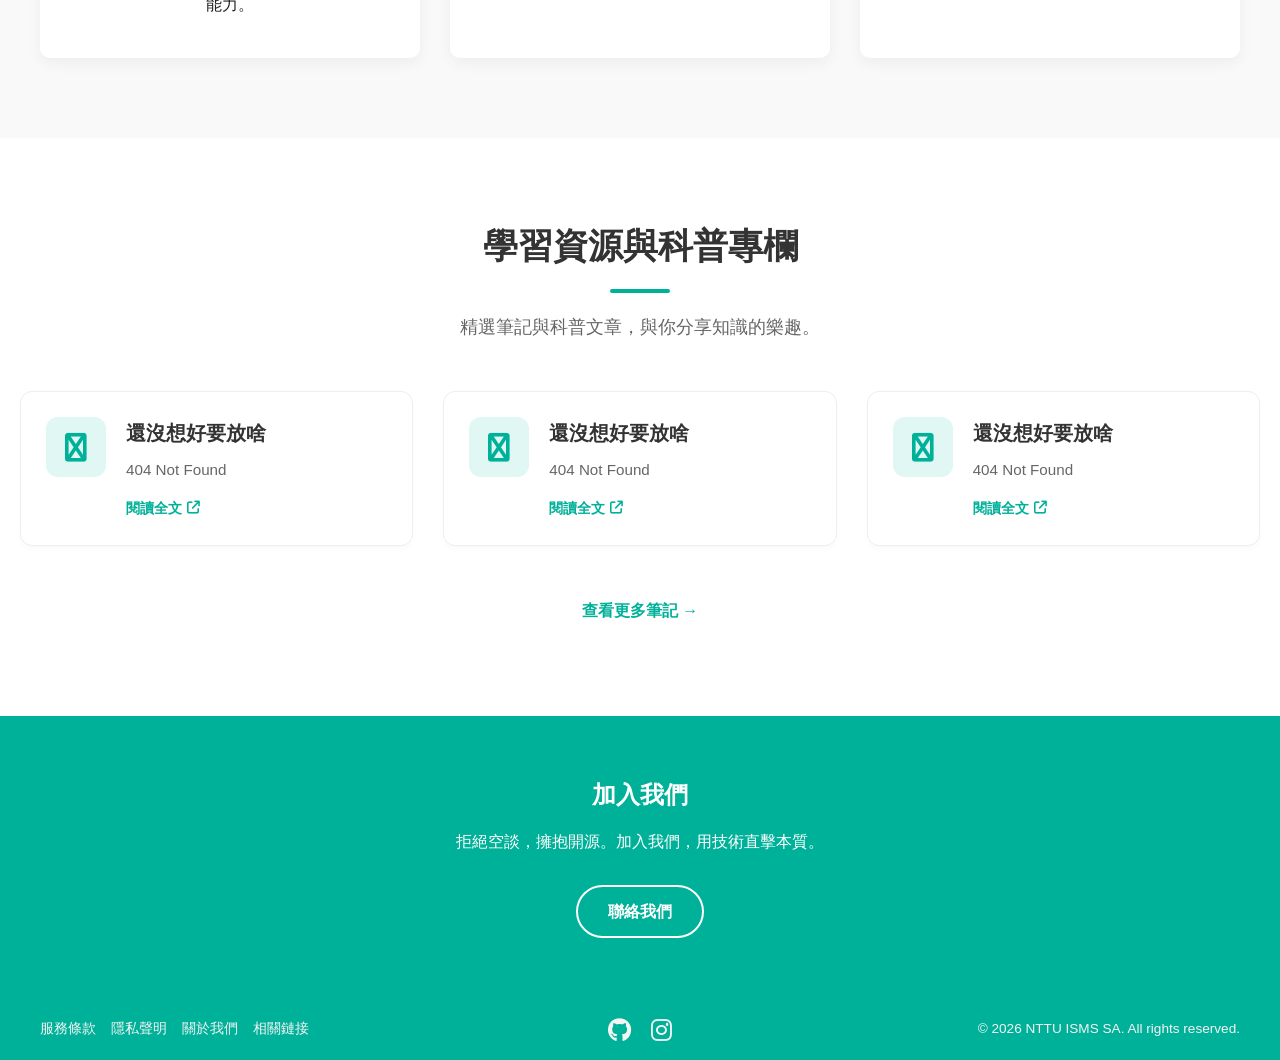
==== commit bc9fcd9c: "整理" ====
--- a/index.html
+++ b/index.html
@@ -23,7 +23,7 @@
                     <ul>
                         <li><a href="index.html">首頁</a></li>
                         <li><a href="Events.html">活動資訊</a></li>
-                        <li><a href="AboutUs.html">關於我們</a></li>
+                        <li><a href="LifeNavigator/LifeNavigator.html">生活導航</a></li>
                         <li><a href="Contact.html">聯絡方式</a></li>
                     </ul>
                 </nav>                
@@ -135,6 +135,7 @@
                 <div class="footer-left">
                     <a href="ToS.html">服務條款</a>
                     <a href="Privacy.html">隱私聲明</a>
+                    <a href="AboutUs.html">關於我們</a>
                     <a href="Links.html">相關鏈接</a>
                 </div>
 
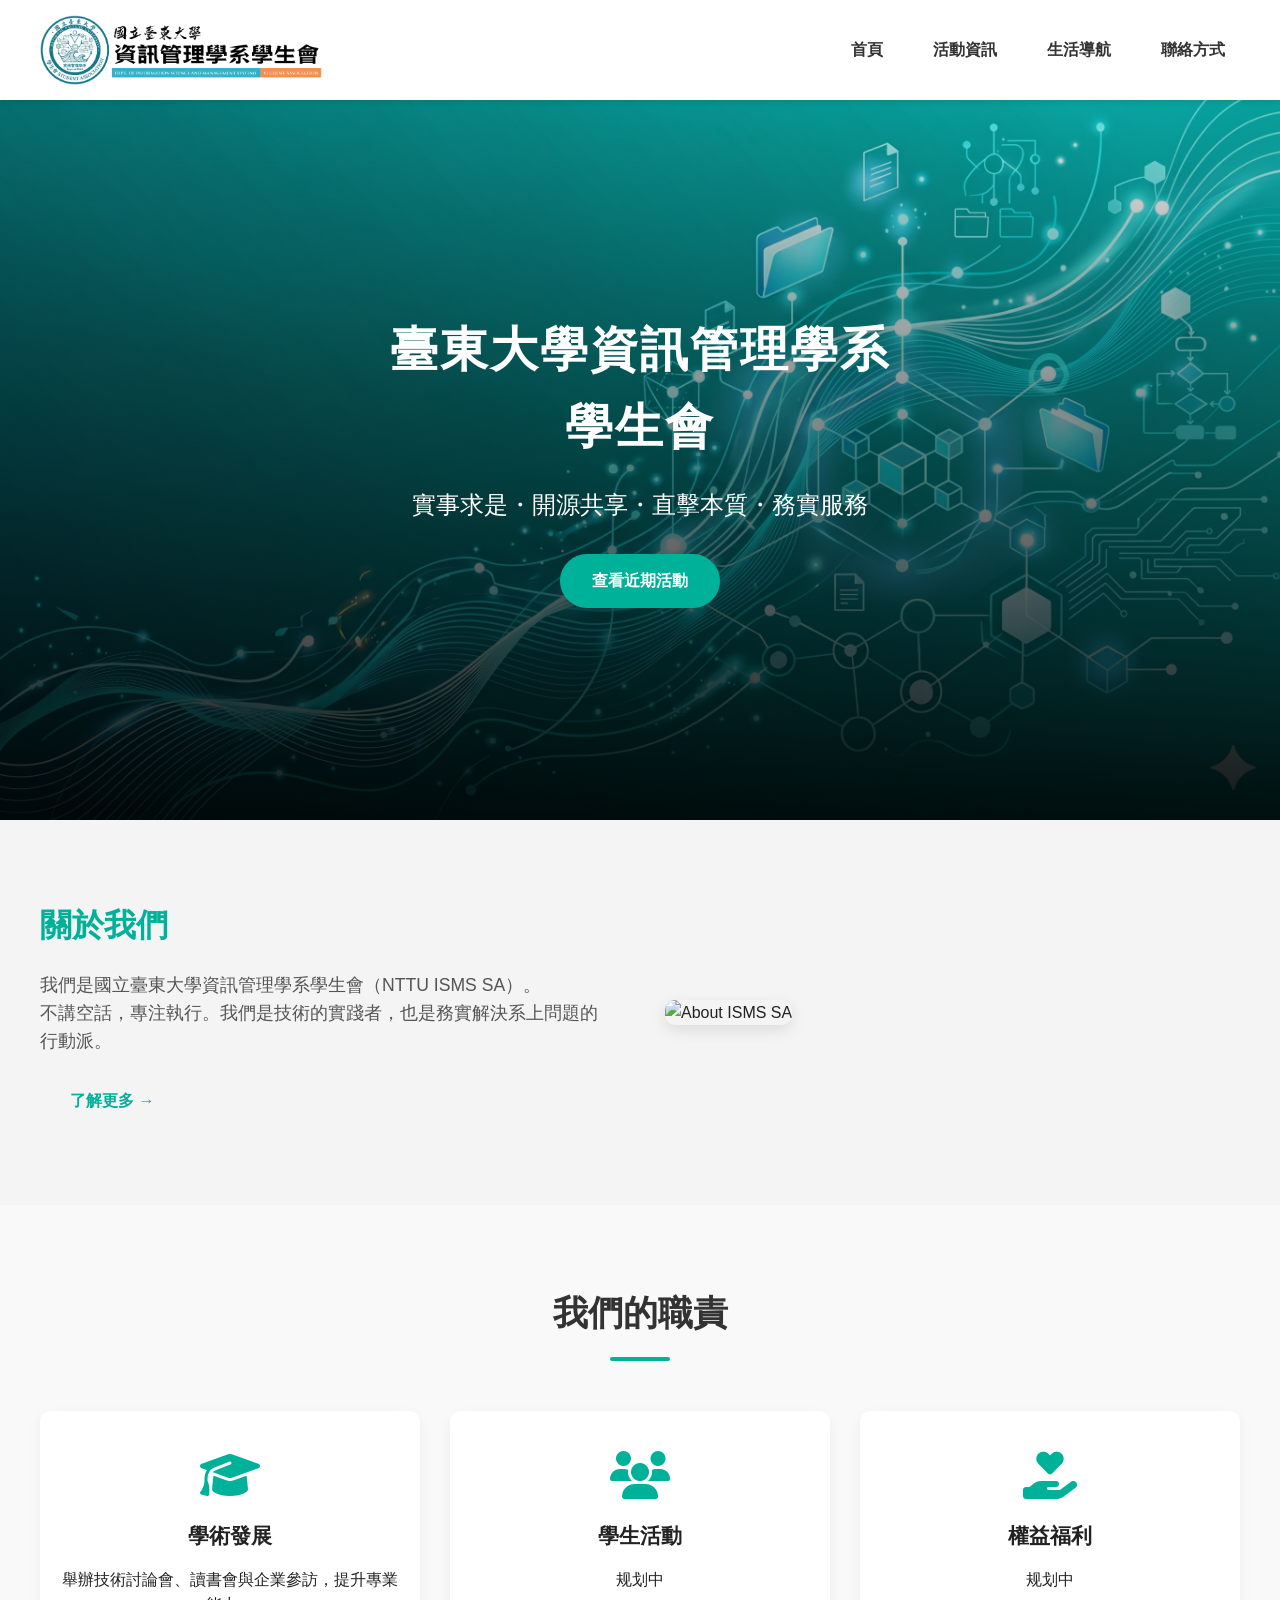
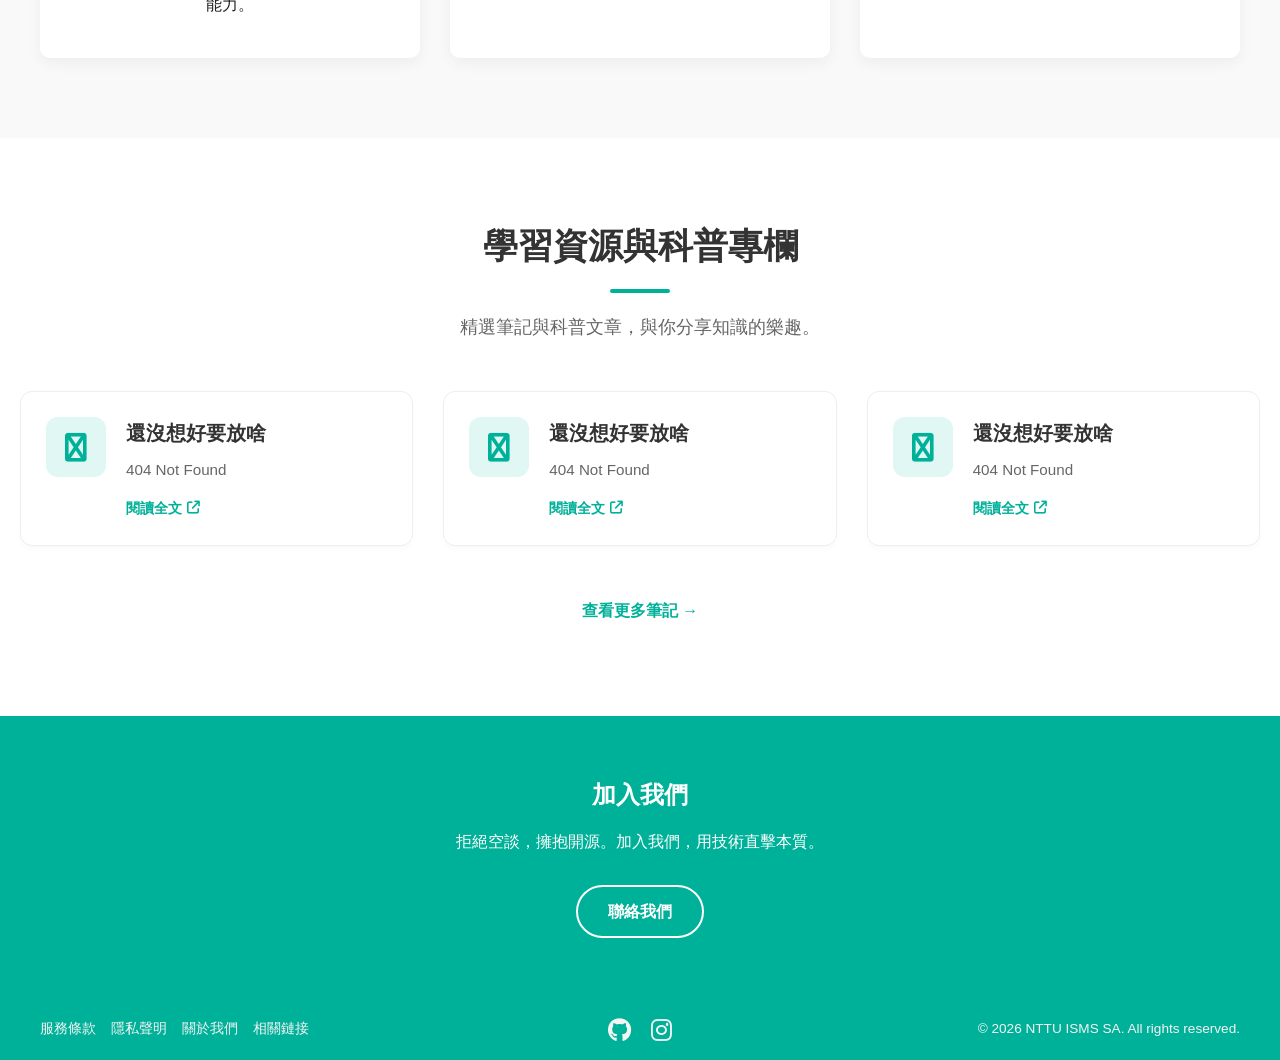
==== commit 62648c5d: "Update index.html" ====
--- a/index.html
+++ b/index.html
@@ -116,7 +116,7 @@
                     </div>
 
                     <div class="align-center" style="text-align: center; margin-top: 40px;">
-                        <a href="https://hackmd.io/" target="_blank" class="btn btn-secondary">查看更多筆記 &rarr;</a>
+                        <a href="Notes/Notes.html" target="_blank" class="btn btn-secondary">查看更多筆記 &rarr;</a>
                     </div>
                 </div>
             </section>
--- a/styles/styleIndex.css
+++ b/styles/styleIndex.css
@@ -7,7 +7,7 @@
    ----------------------------------------- */
 .hero {
     /* 建议替换为真实背景图: url('images/hero-bg.jpg') */
-    background: linear-gradient(rgba(0,0,0,0.1), rgba(0,0,0,0.9)), url('LOGO/HERO-BG.png');
+    background: linear-gradient(rgba(0,0,0,0.1), rgba(0,0,0,0.9)), url('../LOGO/HERO-BG.png');
     background-size: cover;
     background-position: center;
     height: 80vh; 
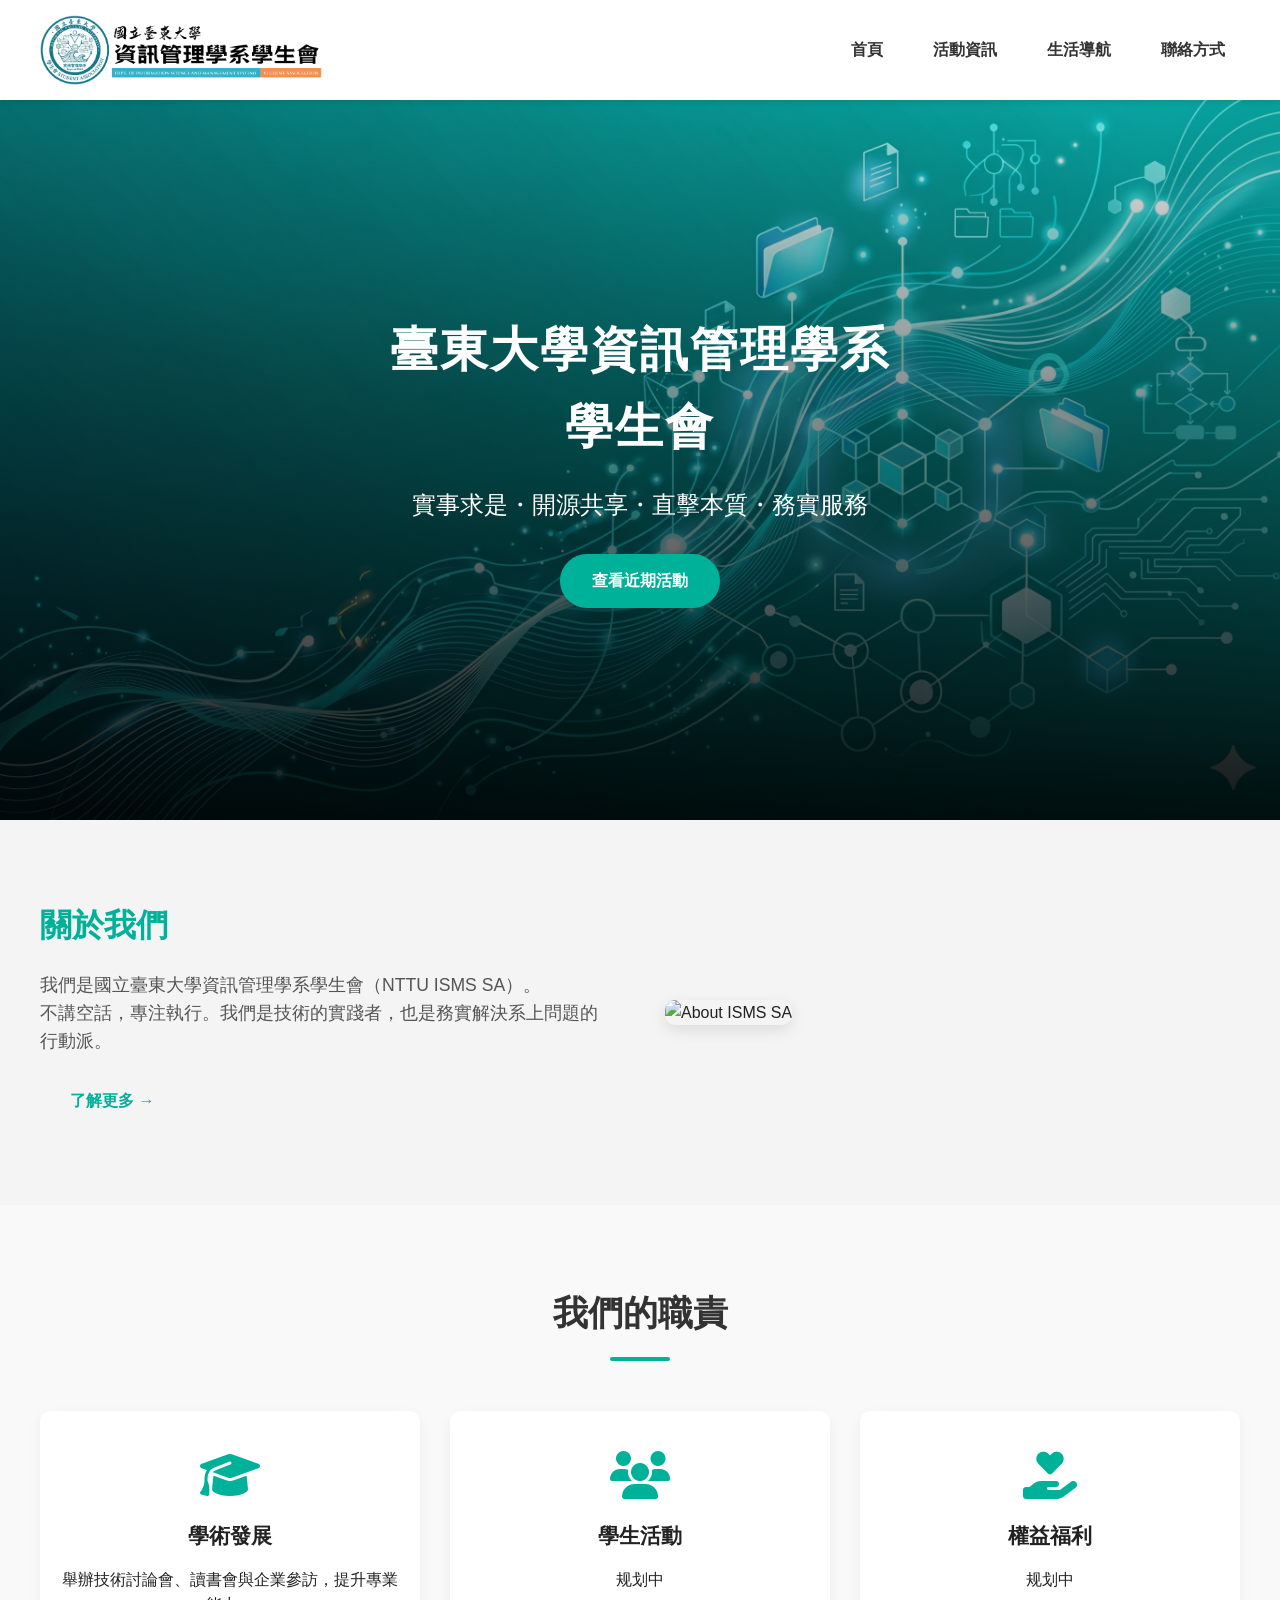
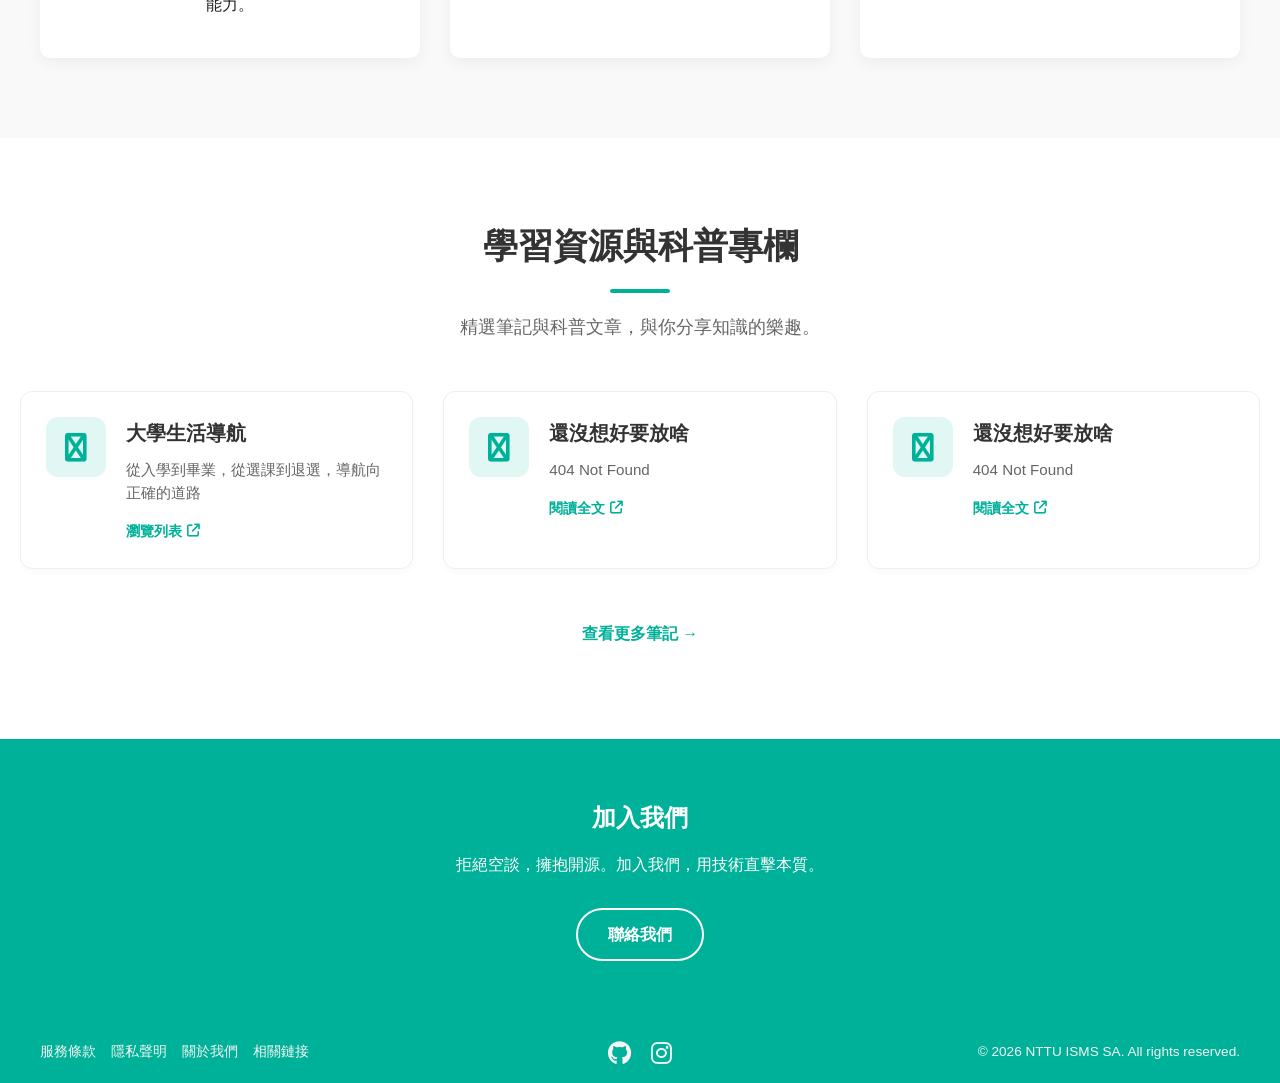
==== commit 9312397c: "Update index.html" ====
--- a/index.html
+++ b/index.html
@@ -81,14 +81,14 @@
                     <p class="section-subtitle">精選筆記與科普文章，與你分享知識的樂趣。</p>
                     
                     <div class="resource-grid">
-                        <a href="404.html" target="_blank" class="resource-card">
+                        <a href="LifeNavigator/LifeNavigator.html" class="resource-card">
                             <div class="resource-icon">
                                 <i class="fa-solid fa-notdef"></i>
                             </div>
                             <div class="resource-content">
-                                <h3>還沒想好要放啥</h3>
-                                <p>404 Not Found</p>
-                                <span class="read-more">閱讀全文 <i class="fa-solid fa-arrow-up-right-from-square"></i></span>
+                                <h3>大學生活導航</h3>
+                                <p>從入學到畢業，從選課到退選，導航向正確的道路</p>
+                                <span class="read-more">瀏覽列表 <i class="fa-solid fa-arrow-up-right-from-square"></i></span>
                             </div>
                         </a>
 
@@ -116,7 +116,7 @@
                     </div>
 
                     <div class="align-center" style="text-align: center; margin-top: 40px;">
-                        <a href="Notes/Notes.html" target="_blank" class="btn btn-secondary">查看更多筆記 &rarr;</a>
+                        <a href="Notes/Notes.html" class="btn btn-secondary">查看更多筆記 &rarr;</a>
                     </div>
                 </div>
             </section>
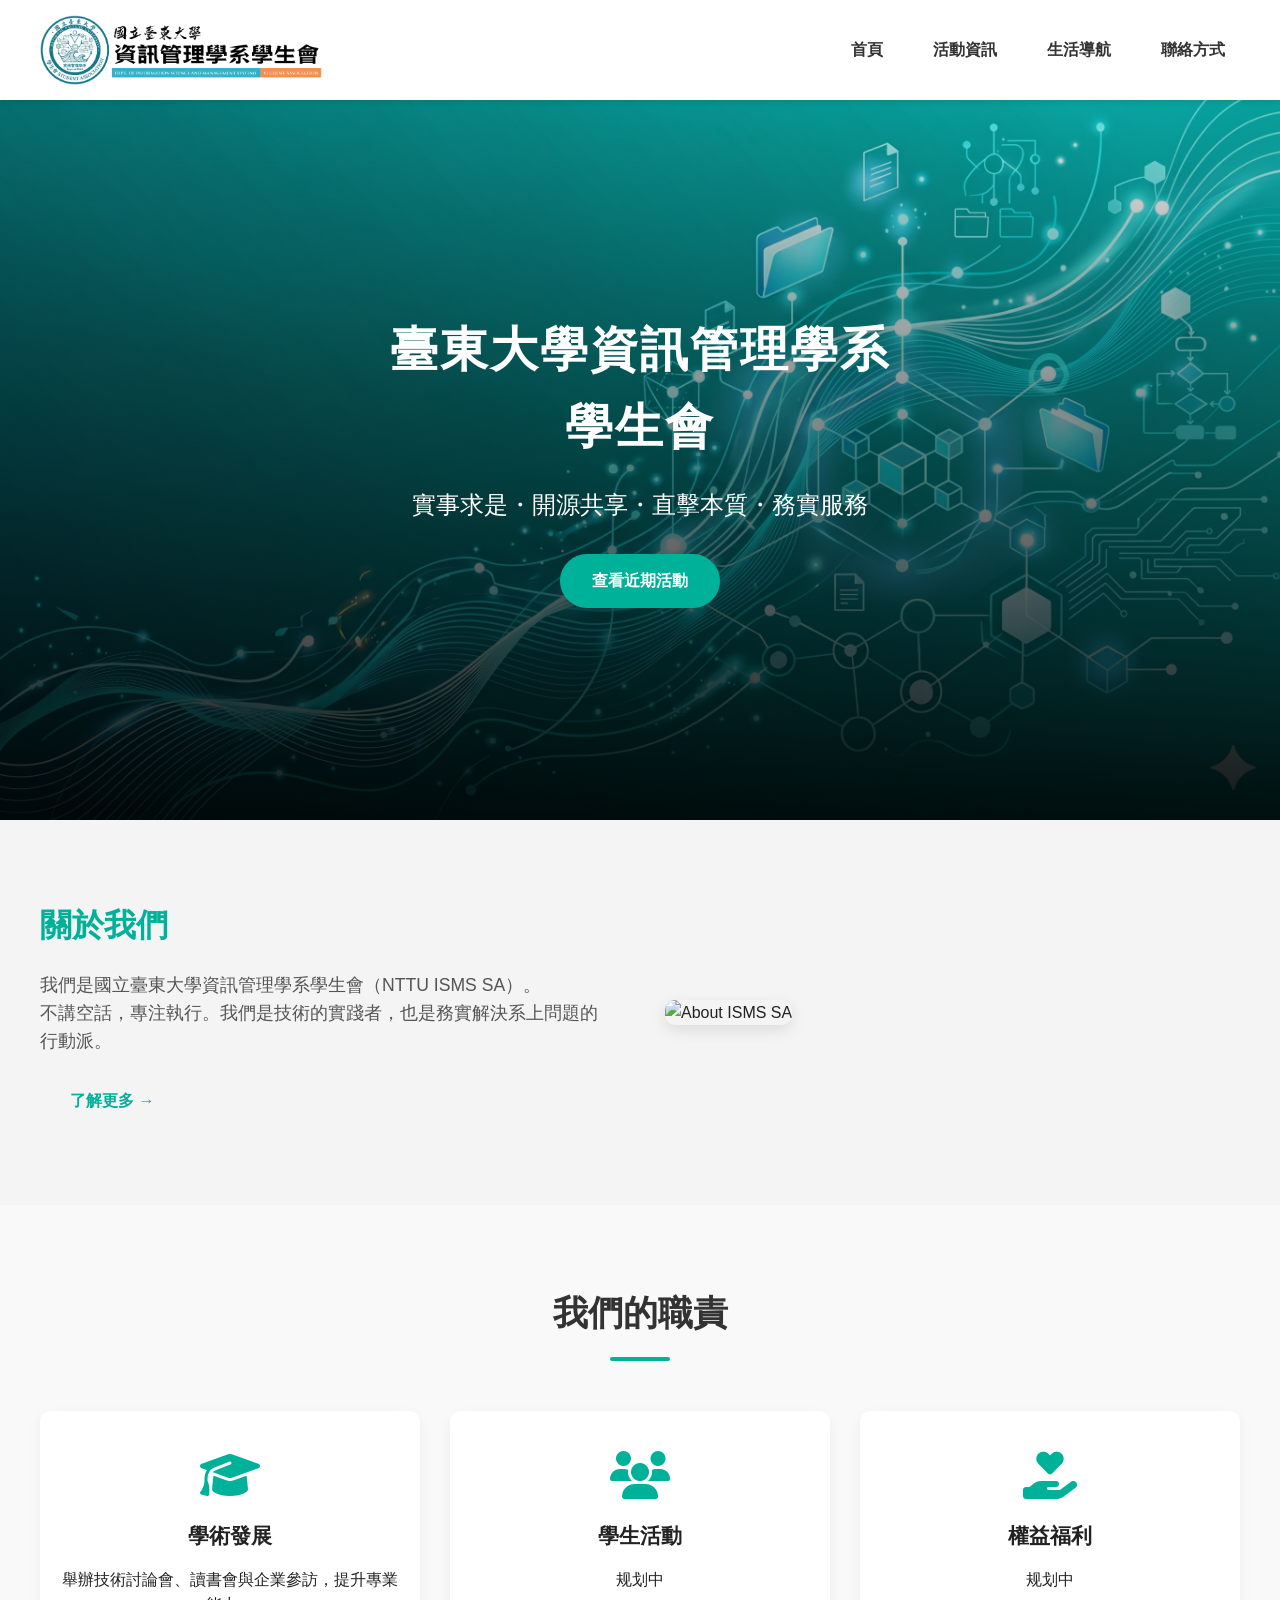
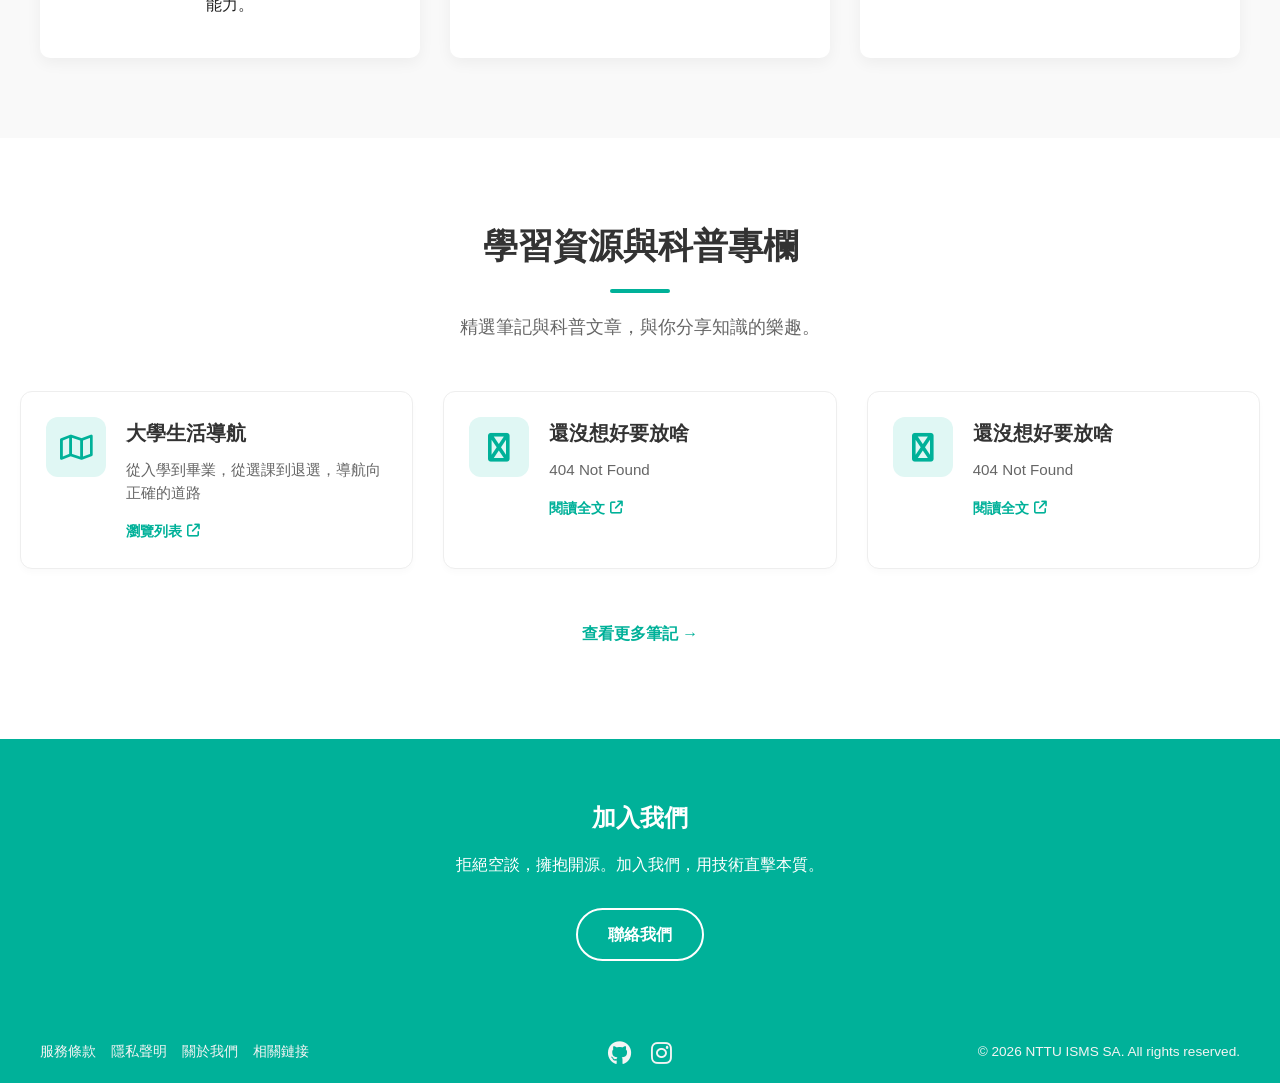
==== commit 68dcfd03: "Update index.html" ====
--- a/index.html
+++ b/index.html
@@ -83,7 +83,7 @@
                     <div class="resource-grid">
                         <a href="LifeNavigator/LifeNavigator.html" class="resource-card">
                             <div class="resource-icon">
-                                <i class="fa-solid fa-notdef"></i>
+                                <i class="fa-regular fa-map"></i>
                             </div>
                             <div class="resource-content">
                                 <h3>大學生活導航</h3>
